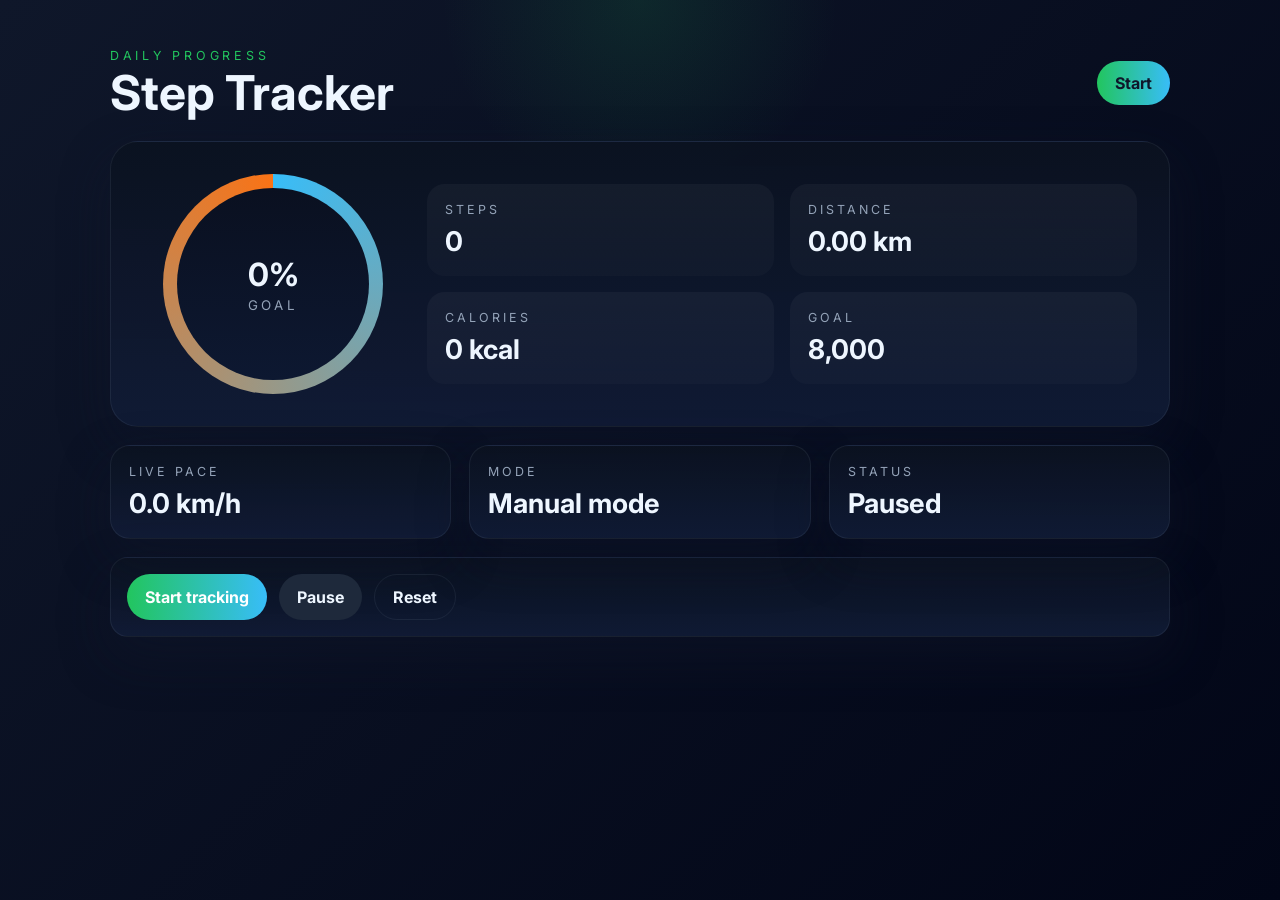
==== docs/index.html @ 9efda9de "Add files via upload" ====
<!DOCTYPE html>
<html lang="en">
  <head>
    <meta charset="UTF-8" />
    <meta name="viewport" content="width=device-width, initial-scale=1.0" />
    <meta name="theme-color" content="#0f172a" />
    <meta name="description" content="A simple step tracker web app for counting steps, distance, and calories." />
    <link rel="manifest" href="manifest.json" />
    <link rel="stylesheet" href="style.css" />
    <title>Step Tracker</title>
  </head>
  <body>
    <div class="app-shell">
      <header class="top-bar">
        <div>
          <p class="eyebrow">Daily progress</p>
          <h1>Step Tracker</h1>
        </div>
        <button class="action-btn" id="toggleBtn">Start</button>
      </header>

      <section class="hero-panel">
        <div class="ring-wrap">
          <div class="progress-ring">
            <div class="ring-inner">
              <span id="goalPercent">0%</span>
              <small>goal</small>
            </div>
          </div>
        </div>

        <div class="stats-grid">
          <article>
            <span>Steps</span>
            <strong id="stepsCount">0</strong>
          </article>
          <article>
            <span>Distance</span>
            <strong id="distanceCount">0.00 km</strong>
          </article>
          <article>
            <span>Calories</span>
            <strong id="caloriesCount">0 kcal</strong>
          </article>
          <article>
            <span>Goal</span>
            <strong>8,000</strong>
          </article>
        </div>
      </section>

      <section class="panel-row">
        <div class="panel-card">
          <span class="panel-label">Live pace</span>
          <h3 id="paceCount">0.0 km/h</h3>
        </div>
        <div class="panel-card">
          <span class="panel-label">Mode</span>
          <h3 id="modeLabel">Ready</h3>
        </div>
        <div class="panel-card">
          <span class="panel-label">Status</span>
          <h3 id="statusLabel">Waiting</h3>
        </div>
      </section>

      <section class="controls">
        <button class="control-btn" id="startBtn">Start tracking</button>
        <button class="control-btn secondary" id="pauseBtn">Pause</button>
        <button class="control-btn ghost" id="resetBtn">Reset</button>
      </section>
    </div>

    <script src="script.js"></script>
  </body>
</html>
---- docs/style.css ----
@import url('https://fonts.googleapis.com/css?family=Inter:wght@400;500;600;700&display=swap');

:root {
  --bg: #0f172a;
  --surface: #0b1220;
  --surface-2: #111c37;
  --surface-3: #10213f;
  --text: #eef6ff;
  --muted: #94a3b8;
  --accent: #22c55e;
  --accent-2: #38bdf8;
  --warning: #f97316;
  --border: rgba(148, 163, 184, 0.1);
  --shadow: 0 20px 50px rgba(15, 23, 42, 0.45);
}

* {
  box-sizing: border-box;
  margin: 0;
  padding: 0;
}

body {
  font-family: 'Inter', sans-serif;
  background:
    radial-gradient(circle at top, rgba(34, 197, 94, 0.12), transparent 18%),
    linear-gradient(135deg, #0f172a, #020617);
  min-height: 100vh;
  color: var(--text);
}

button {
  font: inherit;
}

.app-shell {
  max-width: 1100px;
  margin: 0 auto;
  padding: 48px 20px 64px;
}

.top-bar {
  display: flex;
  justify-content: space-between;
  align-items: center;
  gap: 16px;
  margin-bottom: 24px;
}

.top-bar h1 {
  font-size: clamp(2rem, 4vw, 3rem);
  line-height: 1;
}

.top-bar .eyebrow {
  font-size: 0.78rem;
  text-transform: uppercase;
  letter-spacing: 0.3em;
  color: var(--accent);
  margin-bottom: 6px;
}

.hero-panel,
.panel-card,
.controls {
  background: linear-gradient(180deg, rgba(11, 18, 32, 0.95), rgba(17, 28, 55, 0.88));
  border: 1px solid var(--border);
  box-shadow: var(--shadow);
}

.hero-panel {
  border-radius: 28px;
  padding: 32px;
  display: grid;
  grid-template-columns: 260px 1fr;
  gap: 24px;
  align-items: center;
}

.ring-wrap {
  display: flex;
  justify-content: center;
}

.progress-ring {
  width: 220px;
  height: 220px;
  border-radius: 50%;
  display: grid;
  place-items: center;
  background:
    radial-gradient(circle at center, #0b1120 58%, transparent 59%),
    conic-gradient(var(--accent) 0deg, var(--accent-2) 180deg, var(--warning) 360deg);
  position: relative;
}

.progress-ring::before {
  content: '';
  position: absolute;
  inset: 14px;
  border-radius: 50%;
  background: linear-gradient(180deg, #0a1020, #0d1831);
}

.ring-inner {
  position: relative;
  z-index: 1;
  text-align: center;
}

.ring-inner span {
  display: block;
  font-size: 2rem;
  font-weight: 700;
}

.ring-inner small {
  color: var(--muted);
  text-transform: uppercase;
  letter-spacing: 0.24em;
}

.stats-grid {
  display: grid;
  grid-template-columns: repeat(2, minmax(0, 1fr));
  gap: 16px;
}

.stats-grid article {
  padding: 18px;
  background: linear-gradient(180deg, rgba(255, 255, 255, 0.04), rgba(255, 255, 255, 0.02));
  border-radius: 18px;
}

.stats-grid span,
.panel-label {
  display: block;
  color: var(--muted);
  font-size: 0.78rem;
  text-transform: uppercase;
  letter-spacing: 0.24em;
  margin-bottom: 8px;
}

.stats-grid strong,
.panel-card h3 {
  font-size: 1.7rem;
}

.panel-row {
  margin-top: 18px;
  display: grid;
  grid-template-columns: repeat(3, 1fr);
  gap: 18px;
}

.panel-card {
  border-radius: 20px;
  padding: 18px;
}

.controls {
  margin-top: 18px;
  border-radius: 18px;
  padding: 16px;
  display: flex;
  gap: 12px;
  flex-wrap: wrap;
}

.action-btn,
.control-btn {
  appearance: none;
  border: none;
  cursor: pointer;
  border-radius: 999px;
  padding: 12px 18px;
  font-weight: 700;
  transition: transform 0.2s ease;
}

.action-btn {
  background: linear-gradient(90deg, var(--accent), var(--accent-2));
  color: #0f172a;
}

.control-btn {
  background: linear-gradient(90deg, var(--accent), var(--accent-2));
  color: #fff;
}

.control-btn.secondary {
  background: #1e293b;
  color: var(--text);
}

.control-btn.ghost {
  background: transparent;
  border: 1px solid var(--border);
  color: var(--text);
}

.action-btn:hover,
.control-btn:hover {
  transform: translateY(-1px);
}

@media (max-width: 900px) {
  .hero-panel {
    grid-template-columns: 1fr;
  }
}

@media (max-width: 640px) {
  .stats-grid,
  .panel-row {
    grid-template-columns: 1fr;
  }

  .app-shell {
    padding: 32px 14px 48px;
  }

  .top-bar {
    flex-direction: column;
    align-items: flex-start;
  }
}
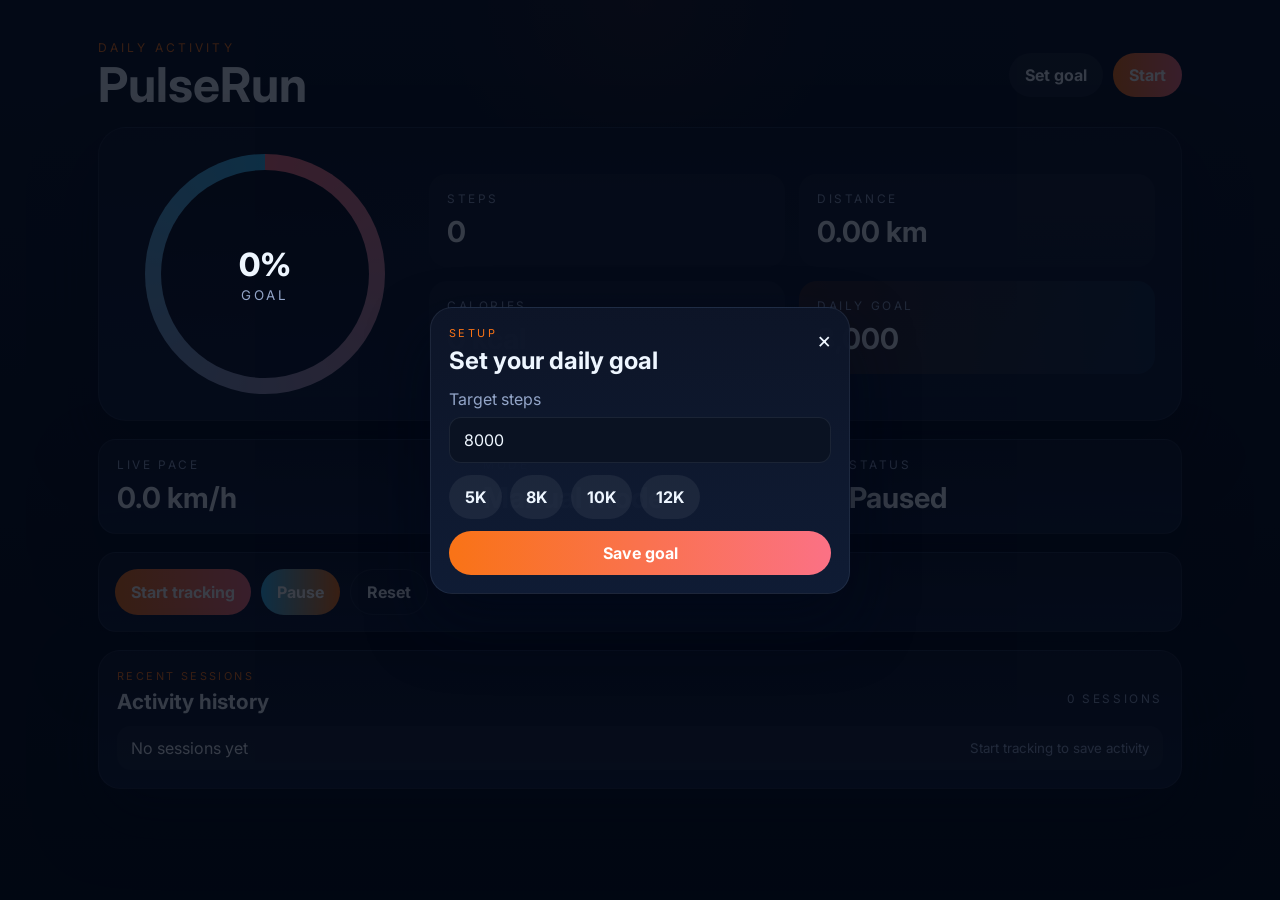
==== commit 062fcb1b: "Add files via upload" ====
--- a/docs/index.html
+++ b/docs/index.html
@@ -4,71 +4,115 @@
     <meta charset="UTF-8" />
     <meta name="viewport" content="width=device-width, initial-scale=1.0" />
     <meta name="theme-color" content="#0f172a" />
-    <meta name="description" content="A simple step tracker web app for counting steps, distance, and calories." />
+    <meta name="description" content="A sporty step tracker inspired by fitness apps." />
     <link rel="manifest" href="manifest.json" />
     <link rel="stylesheet" href="style.css" />
-    <title>Step Tracker</title>
+    <title>PulseRun</title>
   </head>
   <body>
     <div class="app-shell">
       <header class="top-bar">
         <div>
-          <p class="eyebrow">Daily progress</p>
-          <h1>Step Tracker</h1>
+          <p class="eyebrow">Daily activity</p>
+          <h1>PulseRun</h1>
         </div>
-        <button class="action-btn" id="toggleBtn">Start</button>
+        <div class="top-actions">
+          <button class="icon-btn" id="goalBtn">Set goal</button>
+          <button class="action-btn" id="toggleBtn">Start</button>
+        </div>
       </header>
 
-      <section class="hero-panel">
-        <div class="ring-wrap">
-          <div class="progress-ring">
-            <div class="ring-inner">
-              <span id="goalPercent">0%</span>
-              <small>goal</small>
+      <main class="dashboard">
+        <section class="hero-card">
+          <div class="ring-panel">
+            <div class="progress-ring">
+              <div class="ring-center">
+                <span id="goalPercent">0%</span>
+                <small>goal</small>
+              </div>
             </div>
           </div>
+
+          <div class="hero-details">
+            <div class="hero-row">
+              <article class="metric-card">
+                <span>Steps</span>
+                <strong id="stepsCount">0</strong>
+              </article>
+              <article class="metric-card">
+                <span>Distance</span>
+                <strong id="distanceCount">0.00 km</strong>
+              </article>
+            </div>
+            <div class="hero-row">
+              <article class="metric-card">
+                <span>Calories</span>
+                <strong id="caloriesCount">0 kcal</strong>
+              </article>
+              <article class="metric-card accent-card">
+                <span>Daily goal</span>
+                <strong id="goalText">8,000</strong>
+              </article>
+            </div>
+          </div>
+        </section>
+
+        <section class="info-row">
+          <div class="info-card">
+            <span>Live pace</span>
+            <h3 id="paceCount">0.0 km/h</h3>
+          </div>
+          <div class="info-card">
+            <span>Mode</span>
+            <h3 id="modeLabel">Ready</h3>
+          </div>
+          <div class="info-card">
+            <span>Status</span>
+            <h3 id="statusLabel">Waiting</h3>
+          </div>
+        </section>
+
+        <section class="controls-panel">
+          <button class="control-btn primary" id="startBtn">Start tracking</button>
+          <button class="control-btn" id="pauseBtn">Pause</button>
+          <button class="control-btn ghost" id="resetBtn">Reset</button>
+        </section>
+
+        <section class="history-panel">
+          <div class="history-header">
+            <div>
+              <p class="eyebrow small">Recent sessions</p>
+              <h2>Activity history</h2>
+            </div>
+            <span id="historySummary">0 sessions</span>
+          </div>
+          <ul id="historyList"></ul>
+        </section>
+      </main>
+    </div>
+
+    <div class="modal" id="goalModal">
+      <div class="modal-card">
+        <div class="modal-header">
+          <div>
+            <p class="eyebrow small">Setup</p>
+            <h2>Set your daily goal</h2>
+          </div>
+          <button class="modal-close" id="closeModalBtn">×</button>
         </div>
 
-        <div class="stats-grid">
-          <article>
-            <span>Steps</span>
-            <strong id="stepsCount">0</strong>
-          </article>
-          <article>
-            <span>Distance</span>
-            <strong id="distanceCount">0.00 km</strong>
-          </article>
-          <article>
-            <span>Calories</span>
-            <strong id="caloriesCount">0 kcal</strong>
-          </article>
-          <article>
-            <span>Goal</span>
-            <strong>8,000</strong>
-          </article>
+        <label for="goalInput">Target steps</label>
+        <input id="goalInput" type="number" min="1000" step="500" />
+
+        <div class="preset-row">
+          <button class="preset-btn" data-goal="5000">5K</button>
+          <button class="preset-btn" data-goal="8000">8K</button>
+          <button class="preset-btn" data-goal="10000">10K</button>
+          <button class="preset-btn" data-goal="12000">12K</button>
         </div>
-      </section>
 
-      <section class="panel-row">
-        <div class="panel-card">
-          <span class="panel-label">Live pace</span>
-          <h3 id="paceCount">0.0 km/h</h3>
-        </div>
-        <div class="panel-card">
-          <span class="panel-label">Mode</span>
-          <h3 id="modeLabel">Ready</h3>
-        </div>
-        <div class="panel-card">
-          <span class="panel-label">Status</span>
-          <h3 id="statusLabel">Waiting</h3>
-        </div>
-      </section>
-
-      <section class="controls">
-        <button class="control-btn" id="startBtn">Start tracking</button>
-        <button class="control-btn secondary" id="pauseBtn">Pause</button>
-        <button class="control-btn ghost" id="resetBtn">Reset</button>
-      </section>
+        <button class="control-btn primary full-width" id="saveGoalBtn">Save goal</button>
+      </div>
     </div>
 
     <script src="script.js"></script>
--- a/docs/style.css
+++ b/docs/style.css
@@ -1,17 +1,16 @@
 @import url('https://fonts.googleapis.com/css?family=Inter:wght@400;500;600;700&display=swap');
 
 :root {
-  --bg: #0f172a;
-  --surface: #0b1220;
-  --surface-2: #111c37;
-  --surface-3: #10213f;
+  --bg: #06111f;
+  --surface: #0d1528;
+  --surface-2: #101d37;
   --text: #eef6ff;
-  --muted: #94a3b8;
-  --accent: #22c55e;
-  --accent-2: #38bdf8;
-  --warning: #f97316;
-  --border: rgba(148, 163, 184, 0.1);
-  --shadow: 0 20px 50px rgba(15, 23, 42, 0.45);
+  --muted: #93a5c8;
+  --accent: #f97316;
+  --accent-2: #fb7185;
+  --accent-3: #38bdf8;
+  --border: rgba(148, 163, 184, 0.12);
+  --shadow: 0 30px 60px rgba(2, 8, 23, 0.55);
 }
 
 * {
@@ -23,20 +22,25 @@
 body {
   font-family: 'Inter', sans-serif;
   background:
-    radial-gradient(circle at top, rgba(34, 197, 94, 0.12), transparent 18%),
-    linear-gradient(135deg, #0f172a, #020617);
+    radial-gradient(circle at top, rgba(249, 115, 22, 0.08), transparent 18%),
+    linear-gradient(180deg, #091325, #020712);
   min-height: 100vh;
   color: var(--text);
 }
 
+button,
+input {
+  font: inherit;
+}
+
 button {
-  font: inherit;
+  cursor: pointer;
 }
 
 .app-shell {
-  max-width: 1100px;
+  max-width: 1120px;
   margin: 0 auto;
-  padding: 48px 20px 64px;
+  padding: 40px 18px 64px;
 }
 
 .top-bar {
@@ -44,7 +48,7 @@
   justify-content: space-between;
   align-items: center;
   gap: 16px;
-  margin-bottom: 24px;
+  margin-bottom: 18px;
 }
 
 .top-bar h1 {
@@ -52,146 +56,218 @@
   line-height: 1;
 }
 
-.top-bar .eyebrow {
-  font-size: 0.78rem;
+.top-actions {
+  display: flex;
+  align-items: center;
+  gap: 10px;
+}
+
+.eyebrow {
+  font-size: 0.75rem;
   text-transform: uppercase;
-  letter-spacing: 0.3em;
+  letter-spacing: 0.26em;
   color: var(--accent);
   margin-bottom: 6px;
 }
 
-.hero-panel,
-.panel-card,
-.controls {
-  background: linear-gradient(180deg, rgba(11, 18, 32, 0.95), rgba(17, 28, 55, 0.88));
+.eyebrow.small {
+  letter-spacing: 0.22em;
+  font-size: 0.68rem;
+}
+
+.dashboard {
+  display: grid;
+  gap: 18px;
+}
+
+.hero-card,
+.info-card,
+.controls-panel,
+.history-panel,
+.modal-card {
+  background: linear-gradient(180deg, rgba(13, 21, 40, 0.98), rgba(16, 29, 55, 0.95));
   border: 1px solid var(--border);
   box-shadow: var(--shadow);
 }
 
-.hero-panel {
+.hero-card {
   border-radius: 28px;
-  padding: 32px;
-  display: grid;
-  grid-template-columns: 260px 1fr;
+  padding: 26px;
+  display: grid;
+  grid-template-columns: 280px 1fr;
   gap: 24px;
   align-items: center;
 }
 
-.ring-wrap {
+.ring-panel {
   display: flex;
   justify-content: center;
 }
 
 .progress-ring {
-  width: 220px;
-  height: 220px;
+  --progress-deg: 0deg;
+  width: 240px;
+  height: 240px;
   border-radius: 50%;
   display: grid;
   place-items: center;
   background:
-    radial-gradient(circle at center, #0b1120 58%, transparent 59%),
-    conic-gradient(var(--accent) 0deg, var(--accent-2) 180deg, var(--warning) 360deg);
+    radial-gradient(circle at center, #0a1222 58%, transparent 59%),
+    conic-gradient(var(--accent) 0deg, var(--accent-2) var(--progress-deg), var(--accent-3) 360deg);
   position: relative;
 }
 
 .progress-ring::before {
   content: '';
   position: absolute;
-  inset: 14px;
+  inset: 16px;
   border-radius: 50%;
-  background: linear-gradient(180deg, #0a1020, #0d1831);
-}
-
-.ring-inner {
+  background: linear-gradient(180deg, #0a1020, #0d1630);
+}
+
+.ring-center {
   position: relative;
   z-index: 1;
   text-align: center;
 }
 
-.ring-inner span {
+.ring-center span {
   display: block;
   font-size: 2rem;
-  font-weight: 700;
-}
-
-.ring-inner small {
+  font-weight: 800;
+}
+
+.ring-center small {
   color: var(--muted);
   text-transform: uppercase;
-  letter-spacing: 0.24em;
-}
-
-.stats-grid {
+  letter-spacing: 0.22em;
+}
+
+.hero-details {
+  display: grid;
+  gap: 14px;
+}
+
+.hero-row {
   display: grid;
   grid-template-columns: repeat(2, minmax(0, 1fr));
-  gap: 16px;
-}
-
-.stats-grid article {
-  padding: 18px;
-  background: linear-gradient(180deg, rgba(255, 255, 255, 0.04), rgba(255, 255, 255, 0.02));
+  gap: 14px;
+}
+
+.metric-card {
+  background: linear-gradient(180deg, rgba(255, 255, 255, 0.04), rgba(255, 255, 255, 0.025));
+  padding: 18px;
   border-radius: 18px;
 }
 
-.stats-grid span,
-.panel-label {
+.metric-card span,
+.info-card span,
+.history-header span {
   display: block;
   color: var(--muted);
-  font-size: 0.78rem;
+  font-size: 0.74rem;
   text-transform: uppercase;
-  letter-spacing: 0.24em;
+  letter-spacing: 0.22em;
   margin-bottom: 8px;
 }
 
-.stats-grid strong,
-.panel-card h3 {
-  font-size: 1.7rem;
-}
-
-.panel-row {
-  margin-top: 18px;
-  display: grid;
-  grid-template-columns: repeat(3, 1fr);
-  gap: 18px;
-}
-
-.panel-card {
-  border-radius: 20px;
-  padding: 18px;
-}
-
-.controls {
-  margin-top: 18px;
+.metric-card strong,
+.info-card h3 {
+  font-size: 1.8rem;
+}
+
+.accent-card {
+  background: linear-gradient(90deg, rgba(249, 115, 22, 0.16), rgba(56, 189, 248, 0.1));
+}
+
+.info-row {
+  display: grid;
+  grid-template-columns: repeat(3, minmax(0, 1fr));
+  gap: 14px;
+}
+
+.info-card {
+  border-radius: 18px;
+  padding: 18px;
+}
+
+.controls-panel {
   border-radius: 18px;
   padding: 16px;
   display: flex;
-  gap: 12px;
+  gap: 10px;
   flex-wrap: wrap;
 }
 
+.history-panel {
+  border-radius: 22px;
+  padding: 18px;
+}
+
+.history-header {
+  display: flex;
+  justify-content: space-between;
+  align-items: end;
+  gap: 16px;
+  margin-bottom: 12px;
+}
+
+.history-header h2 {
+  font-size: 1.3rem;
+}
+
+#historyList {
+  list-style: none;
+  display: grid;
+  gap: 10px;
+}
+
+#historyList li {
+  display: flex;
+  justify-content: space-between;
+  align-items: center;
+  gap: 10px;
+  padding: 12px 14px;
+  border-radius: 14px;
+  background: rgba(255, 255, 255, 0.04);
+}
+
+#historyList li small {
+  color: var(--muted);
+}
+
 .action-btn,
-.control-btn {
+.icon-btn,
+.control-btn,
+.preset-btn,
+.modal-close {
   appearance: none;
   border: none;
-  cursor: pointer;
+}
+
+.action-btn,
+.control-btn,
+.icon-btn,
+.preset-btn {
   border-radius: 999px;
-  padding: 12px 18px;
+  padding: 12px 16px;
   font-weight: 700;
-  transition: transform 0.2s ease;
-}
-
-.action-btn {
-  background: linear-gradient(90deg, var(--accent), var(--accent-2));
-  color: #0f172a;
-}
-
-.control-btn {
+}
+
+.action-btn,
+.control-btn.primary {
   background: linear-gradient(90deg, var(--accent), var(--accent-2));
   color: #fff;
 }
 
-.control-btn.secondary {
-  background: #1e293b;
-  color: var(--text);
+.icon-btn {
+  background: rgba(255, 255, 255, 0.07);
+  color: var(--text);
+}
+
+.control-btn {
+  background: linear-gradient(90deg, var(--accent-3), var(--accent));
+  color: #fff;
 }
 
 .control-btn.ghost {
@@ -200,29 +276,104 @@
   color: var(--text);
 }
 
-.action-btn:hover,
-.control-btn:hover {
-  transform: translateY(-1px);
-}
-
-@media (max-width: 900px) {
-  .hero-panel {
+.preset-btn {
+  background: rgba(255, 255, 255, 0.06);
+  color: var(--text);
+}
+
+.modal {
+  position: fixed;
+  inset: 0;
+  background: rgba(2, 7, 18, 0.78);
+  display: none;
+  align-items: center;
+  justify-content: center;
+  padding: 18px;
+}
+
+.modal.open {
+  display: flex;
+}
+
+.modal-card {
+  width: min(420px, 100%);
+  border-radius: 22px;
+  padding: 18px;
+}
+
+.modal-header {
+  display: flex;
+  justify-content: space-between;
+  align-items: start;
+  gap: 10px;
+  margin-bottom: 14px;
+}
+
+.modal-card label {
+  display: block;
+  color: var(--muted);
+  margin-bottom: 8px;
+}
+
+.modal-card input {
+  width: 100%;
+  padding: 12px 14px;
+  border-radius: 12px;
+  border: 1px solid var(--border);
+  background: #0a1222;
+  color: var(--text);
+  margin-bottom: 12px;
+}
+
+.preset-row {
+  display: flex;
+  gap: 8px;
+  flex-wrap: wrap;
+  margin-bottom: 12px;
+}
+
+.full-width {
+  width: 100%;
+}
+
+.modal-close {
+  background: transparent;
+  color: var(--text);
+  font-size: 1.4rem;
+}
+
+@media (max-width: 920px) {
+  .hero-card {
     grid-template-columns: 1fr;
   }
 }
 
 @media (max-width: 640px) {
-  .stats-grid,
-  .panel-row {
+  .app-shell {
+    padding: 24px 12px 48px;
+  }
+
+  .hero-row,
+  .info-row {
     grid-template-columns: 1fr;
   }
 
-  .app-shell {
-    padding: 32px 14px 48px;
-  }
-
-  .top-bar {
+  .top-bar,
+  .history-header {
     flex-direction: column;
     align-items: flex-start;
   }
-}
+
+  .top-actions {
+    width: 100%;
+  }
+
+  .top-actions button {
+    flex: 1;
+  }
+
+  .progress-ring {
+    width: 200px;
+    height: 200px;
+  }
+}
